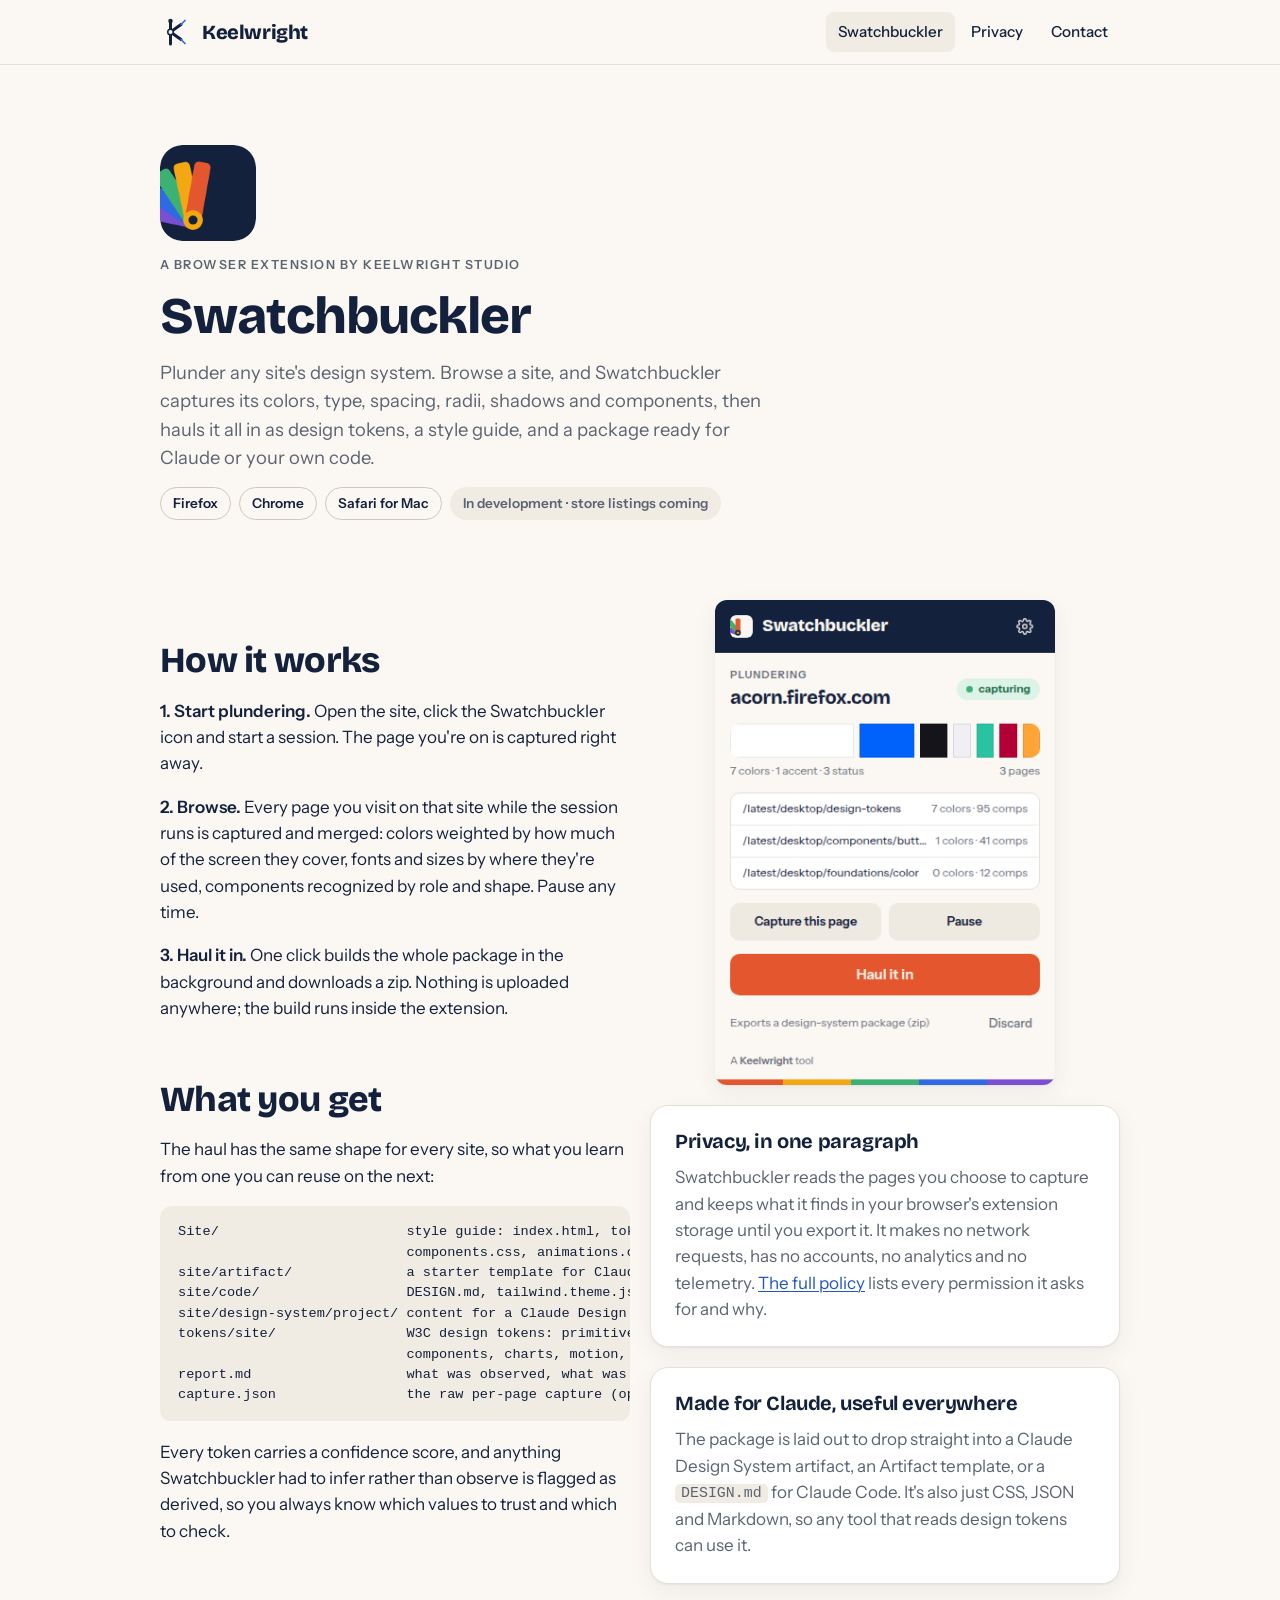
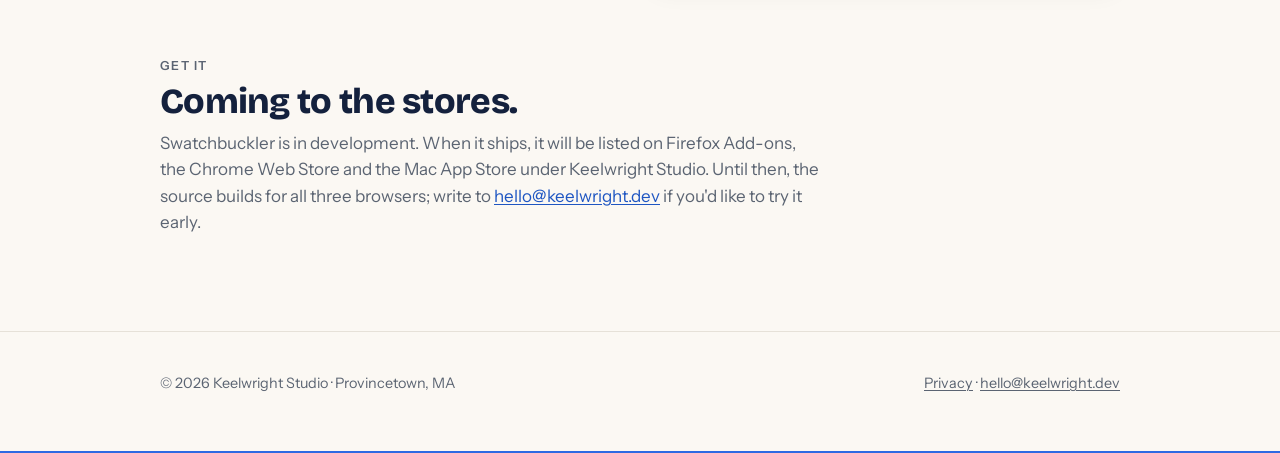
==== site/swatchbuckler/index.html @ 6d89a663 "Initial commit: Keelwright brand assets and static site Adds brand/ (mark, concepts, generator), sit" ====
<!doctype html>
<html lang="en">
<head>
<meta charset="utf-8">
<meta name="viewport" content="width=device-width, initial-scale=1">
<title>Swatchbuckler — Keelwright Studio</title>
<meta name="description" content="Swatchbuckler is a Firefox, Chrome and Safari extension that captures any site's design system — colors, type, spacing, components — and exports it as tokens, a style guide and a ready-to-use package. Runs entirely on your machine.">
<link rel="icon" href="../favicon.svg" type="image/svg+xml">
<link rel="apple-touch-icon" href="../apple-touch-icon.png">
<link rel="stylesheet" href="../assets/site.css">
<meta property="og:title" content="Swatchbuckler">
<meta property="og:description" content="Plunder any site's design system. A browser extension by Keelwright Studio.">
<meta property="og:type" content="website">
<meta property="og:url" content="https://keelwright.dev/swatchbuckler/">
</head>
<body>
<header class="site-header">
  <div class="container">
    <a class="brand" href="/" aria-label="Keelwright Studio home">
      <img class="mark mark-light" src="../assets/mark.svg" alt="" width="32" height="32">
      <img class="mark mark-dark" src="../assets/mark-dark.svg" alt="" width="32" height="32">
      Keelwright
    </a>
    <nav class="nav" aria-label="Site">
      <a href="/swatchbuckler/" aria-current="page">Swatchbuckler</a>
      <a href="/privacy.html">Privacy</a>
      <a href="mailto:hello@keelwright.dev">Contact</a>
    </nav>
  </div>
</header>

<main>
  <section class="page-head">
    <div class="container">
      <img src="icon-128.png" alt="" width="96" height="96" style="border-radius: 22px;">
      <span class="eyebrow">A browser extension by Keelwright Studio</span>
      <h1>Swatchbuckler</h1>
      <p class="lede">Plunder any site's design system. Browse a site, and Swatchbuckler captures its colors, type, spacing, radii, shadows and components, then hauls it all in as design tokens, a style guide, and a package ready for Claude or your own code.</p>
      <div class="chips"><span class="chip">Firefox</span><span class="chip">Chrome</span><span class="chip">Safari for Mac</span><span class="chip soft">In development · store listings coming</span></div>
    </div>
  </section>

  <section class="section">
    <div class="container">
      <div class="grid-2">
        <div class="prose">
          <h2>How it works</h2>
          <p><strong>1. Start plundering.</strong> Open the site, click the Swatchbuckler icon and start a session. The page you're on is captured right away.</p>
          <p><strong>2. Browse.</strong> Every page you visit on that site while the session runs is captured and merged: colors weighted by how much of the screen they cover, fonts and sizes by where they're used, components recognized by role and shape. Pause any time.</p>
          <p><strong>3. Haul it in.</strong> One click builds the whole package in the background and downloads a zip. Nothing is uploaded anywhere; the build runs inside the extension.</p>
          <h2>What you get</h2>
          <p>The haul has the same shape for every site, so what you learn from one you can reuse on the next:</p>
<pre><code>Site/                       style guide: index.html, tokens.css, typography.css,
                            components.css, animations.css, prompt.md, components/
site/artifact/              a starter template for Claude Artifacts
site/code/                  DESIGN.md, tailwind.theme.js, tokens.css, palette.md
site/design-system/project/ content for a Claude Design System artifact
tokens/site/                W3C design tokens: primitives, semantic light/dark,
                            components, charts, motion, brand
report.md                   what was observed, what was derived, and how confident
capture.json                the raw per-page capture (optional)</code></pre>
          <p>Every token carries a confidence score, and anything Swatchbuckler had to infer rather than observe is flagged as derived, so you always know which values to trust and which to check.</p>
        </div>
        <div style="display: flex; flex-direction: column; gap: 20px;">
          <img src="popup-light.png" alt="Swatchbuckler popup in light mode, capturing acorn.firefox.com: a swatch strip, a page list and the Haul it in button" width="360" height="487" style="border-radius: 12px; box-shadow: var(--shadow); align-self: center; width: min(100%, 340px);">
          <div class="card">
            <h3>Privacy, in one paragraph</h3>
            <p class="muted">Swatchbuckler reads the pages you choose to capture and keeps what it finds in your browser's extension storage until you export it. It makes no network requests, has no accounts, no analytics and no telemetry. <a href="/privacy.html#swatchbuckler">The full policy</a> lists every permission it asks for and why.</p>
          </div>
          <div class="card">
            <h3>Made for Claude, useful everywhere</h3>
            <p class="muted">The package is laid out to drop straight into a Claude Design System artifact, an Artifact template, or a <code>DESIGN.md</code> for Claude Code. It's also just CSS, JSON and Markdown, so any tool that reads design tokens can use it.</p>
          </div>
        </div>
      </div>
    </div>
  </section>

  <section class="section" id="get">
    <div class="container">
      <div class="section-head">
        <span class="eyebrow">Get it</span>
        <h2>Coming to the stores.</h2>
        <p class="muted" style="max-width: 60ch;">Swatchbuckler is in development. When it ships, it will be listed on Firefox Add-ons, the Chrome Web Store and the Mac App Store under Keelwright Studio. Until then, the source builds for all three browsers; write to <a href="mailto:hello@keelwright.dev">hello@keelwright.dev</a> if you'd like to try it early.</p>
      </div>
    </div>
  </section>
</main>

<footer class="site-footer">
  <div class="container">
    <span>© 2026 Keelwright Studio · Provincetown, MA</span>
    <span><a href="/privacy.html">Privacy</a> · <a href="mailto:hello@keelwright.dev">hello@keelwright.dev</a></span>
  </div>
</footer>
<div class="waterline" aria-hidden="true"></div>
</body>
</html>
---- site/assets/site.css ----
/* keelwright.dev — one stylesheet, no build step.
   Identity: ink on warm paper, one accent (the cobalt waterline), Bricolage Grotesque + Instrument Sans. */

@font-face { font-family: "Bricolage Grotesque"; font-style: normal; font-weight: 200 800; font-display: swap; src: url(fonts/bricolage-grotesque-latin-wght-normal.woff2) format("woff2-variations"); }
@font-face { font-family: "Instrument Sans"; font-style: normal; font-weight: 400; font-display: swap; src: url(fonts/instrument-sans-latin-400-normal.woff2) format("woff2"); }
@font-face { font-family: "Instrument Sans"; font-style: normal; font-weight: 500; font-display: swap; src: url(fonts/instrument-sans-latin-500-normal.woff2) format("woff2"); }
@font-face { font-family: "Instrument Sans"; font-style: normal; font-weight: 600; font-display: swap; src: url(fonts/instrument-sans-latin-600-normal.woff2) format("woff2"); }

:root {
  color-scheme: light dark;
  --ink: #14213D;
  --paper: #FBF8F3;
  --waterline: #2D6AE3;

  --bg: var(--paper);
  --bg-surface: #FFFFFF;
  --bg-sunken: #F1ECE3;
  --bg-inverse: var(--ink);
  --fg: var(--ink);
  --fg-muted: #5B6472;
  --fg-inverse: var(--paper);
  --fg-inverse-muted: #C9C4BA;
  --link: #1F56C2;
  --link-hover: #16428F;
  --accent: var(--waterline);
  --accent-fg: #FFFFFF;
  --border: #E6E1D8;
  --border-strong: #CFC8BB;
  --shadow: 0 1px 2px rgba(20, 33, 61, .06), 0 8px 24px rgba(20, 33, 61, .06);

  --font-display: "Bricolage Grotesque", system-ui, sans-serif;
  --font-ui: "Instrument Sans", system-ui, -apple-system, "Segoe UI", sans-serif;
  --font-mono: ui-monospace, "SF Mono", Menlo, Consolas, monospace;
  --measure: 62ch;
  --container: 1040px;
  --gutter: clamp(16px, 4vw, 40px);
  --radius: 12px;
  --radius-lg: 18px;
}
@media (prefers-color-scheme: dark) {
  :root {
    --bg: #121A2E;
    --bg-surface: #1A2340;
    --bg-sunken: #232E4F;
    --bg-inverse: #0C1328;
    --fg: var(--paper);
    --fg-muted: #A9B0C0;
    --link: #8FB1F5;
    --link-hover: #B3CBF8;
    --accent: #4A80EA;
    --border: #2B3655;
    --border-strong: #425078;
    --shadow: 0 1px 2px rgba(0, 0, 0, .3), 0 8px 24px rgba(0, 0, 0, .25);
  }
}

* { box-sizing: border-box; }
html { -webkit-text-size-adjust: 100%; }
body { margin: 0; background: var(--bg); color: var(--fg); font-family: var(--font-ui); font-size: 17px; line-height: 1.55; }
a { color: var(--link); text-decoration-thickness: 1px; text-underline-offset: 2px; }
a:hover { color: var(--link-hover); }
:focus-visible { outline: 2px solid var(--accent); outline-offset: 3px; border-radius: 4px; }
img, svg { max-width: 100%; height: auto; }
h1, h2, h3 { font-family: var(--font-display); letter-spacing: -0.02em; line-height: 1.1; margin: 0; font-weight: 800; }
h1 { font-size: clamp(2.4rem, 6vw, 4.2rem); }
h2 { font-size: clamp(1.6rem, 3.2vw, 2.2rem); }
h3 { font-size: 1.25rem; font-weight: 700; }
p { margin: 0; }
.muted { color: var(--fg-muted); }
.eyebrow { font-size: .78rem; font-weight: 600; letter-spacing: .12em; text-transform: uppercase; color: var(--fg-muted); }
.container { width: 100%; max-width: var(--container); margin: 0 auto; padding-left: var(--gutter); padding-right: var(--gutter); }
.prose { max-width: var(--measure); min-width: 0; display: flex; flex-direction: column; gap: 1em; }
.prose h2 { margin-top: 1.2em; }
.prose h3 { margin-top: .6em; }
.prose ul { margin: 0; padding-left: 1.2em; display: flex; flex-direction: column; gap: .4em; }
code { font-family: var(--font-mono); font-size: .88em; background: var(--bg-sunken); padding: .1em .4em; border-radius: 5px; }
pre { margin: 0; padding: 16px 18px; background: var(--bg-sunken); border-radius: var(--radius); overflow-x: auto; font-family: var(--font-mono); font-size: .85rem; line-height: 1.5; }
pre code { background: none; padding: 0; font-size: inherit; }

/* header / footer */
.site-header { position: sticky; top: 0; z-index: 10; background: color-mix(in srgb, var(--bg) 88%, transparent); backdrop-filter: blur(10px); border-bottom: 1px solid var(--border); }
.site-header .container { display: flex; align-items: center; justify-content: space-between; gap: 16px; min-height: 64px; flex-wrap: wrap; }
@media (max-width: 520px) { .site-header .container { padding-top: 8px; padding-bottom: 8px; min-height: 0; } .nav { width: 100%; justify-content: flex-start; margin-left: -12px; } .nav a { padding: 6px 12px; font-size: .9rem; } }
.brand { display: inline-flex; align-items: center; gap: 10px; color: inherit; text-decoration: none; font-family: var(--font-display); font-weight: 800; font-size: 1.25rem; letter-spacing: -0.02em; }
.brand .mark { width: 32px; height: 32px; border-radius: 8px; flex: none; }
.brand .mark-dark { display: none; }
@media (prefers-color-scheme: dark) { .brand .mark-light { display: none; } .brand .mark-dark { display: block; } }
.nav { display: flex; gap: 4px; }
.nav a { color: var(--fg); text-decoration: none; font-weight: 500; font-size: .95rem; padding: 8px 12px; border-radius: 8px; }
.nav a:hover, .nav a[aria-current="page"] { background: var(--bg-sunken); }
.site-footer { border-top: 1px solid var(--border); margin-top: 96px; padding: 40px 0 56px; font-size: .9rem; color: var(--fg-muted); }
.site-footer .container { display: flex; flex-wrap: wrap; justify-content: space-between; gap: 16px 32px; }
.site-footer a { color: inherit; }
.waterline { height: 3px; background: var(--accent); }

/* sections */
.hero { padding: clamp(56px, 10vw, 128px) 0 clamp(40px, 6vw, 72px); }
.hero .container { display: flex; flex-direction: column; gap: 28px; }
.hero h1 { max-width: 16ch; }
.hero .lede { font-size: clamp(1.1rem, 2vw, 1.35rem); max-width: 44ch; color: var(--fg-muted); line-height: 1.45; }
.hero-mark { width: clamp(72px, 10vw, 112px); height: auto; border-radius: 22px; }
.section { padding: clamp(40px, 6vw, 72px) 0 0; }
.section .container { display: flex; flex-direction: column; gap: 24px; }
.section-head { display: flex; flex-direction: column; gap: 8px; }
.grid-2 > *, .grid-3 > * { min-width: 0; }
.grid-2 { display: grid; grid-template-columns: repeat(2, minmax(0, 1fr)); gap: 20px; }
.grid-3 { display: grid; grid-template-columns: repeat(3, minmax(0, 1fr)); gap: 20px; }
@media (max-width: 760px) { .grid-2, .grid-3 { grid-template-columns: 1fr; } }
.card { display: flex; flex-direction: column; gap: 12px; padding: 24px; background: var(--bg-surface); border: 1px solid var(--border); border-radius: var(--radius-lg); box-shadow: var(--shadow); min-width: 0; }
.card.inverse { background: var(--bg-inverse); color: var(--fg-inverse); border-color: var(--bg-inverse); }
.card.inverse .muted { color: var(--fg-inverse-muted); }
.card .num { font-family: var(--font-display); font-weight: 800; font-size: 1.6rem; color: var(--accent); line-height: 1; }

/* product card on the home page */
.product { display: grid; grid-template-columns: minmax(0, 1.1fr) minmax(0, .9fr); gap: 32px; align-items: center; padding: clamp(24px, 4vw, 40px); background: var(--bg-inverse); color: var(--fg-inverse); border-radius: var(--radius-lg); overflow: hidden; position: relative; }
@media (max-width: 760px) { .product { grid-template-columns: 1fr; } }
.product .text { display: flex; flex-direction: column; gap: 16px; min-width: 0; position: relative; z-index: 1; }
.product h2 { font-size: clamp(1.9rem, 4vw, 2.8rem); display: flex; align-items: center; gap: 14px; }
.product h2 img { width: 48px; height: 48px; border-radius: 12px; }
.product .muted { color: var(--fg-inverse-muted); }
.product .shot { justify-self: center; width: min(100%, 320px); border-radius: 12px; box-shadow: 0 12px 40px rgba(0,0,0,.35); position: relative; z-index: 1; }
.product .fan { position: absolute; right: -150px; top: -60px; display: flex; gap: 10px; transform: rotate(14deg); opacity: .55; pointer-events: none; z-index: 0; }
.product .fan span { display: block; width: 26px; height: 420px; border-radius: 10px; }
@media (max-width: 760px) { .product .fan { display: none; } }
.chips { display: flex; flex-wrap: wrap; gap: 8px; }
.chip { white-space: nowrap; }
.chip { font-size: .85rem; font-weight: 600; padding: 5px 12px; border-radius: 999px; border: 1px solid var(--border-strong); color: inherit; }
.product .chip { border-color: rgba(251, 248, 243, .3); }
.chip.soft { border-color: transparent; background: var(--bg-sunken); color: var(--fg-muted); }

/* buttons */
.btn { display: inline-flex; align-items: center; justify-content: center; gap: 8px; min-height: 44px; padding: 0 18px; border-radius: 10px; font-weight: 600; text-decoration: none; border: 1px solid var(--border-strong); color: var(--fg); background: var(--bg-surface); }
.btn:hover { background: var(--bg-sunken); color: var(--fg); }
.btn.primary { background: var(--accent); border-color: var(--accent); color: var(--accent-fg); }
.btn.primary:hover { filter: brightness(1.08); color: var(--accent-fg); }
.btn.on-dark { background: transparent; color: var(--fg-inverse); border-color: rgba(251, 248, 243, .35); }
.btn.on-dark:hover { background: rgba(251, 248, 243, .1); color: var(--fg-inverse); }
.actions { display: flex; flex-wrap: wrap; gap: 10px; }

/* tables for the privacy page */
table { border-collapse: collapse; width: 100%; font-size: .95rem; }
th, td { text-align: left; vertical-align: top; padding: 10px 12px; border-bottom: 1px solid var(--border); }
th { font-weight: 600; font-size: .85rem; letter-spacing: .04em; text-transform: uppercase; color: var(--fg-muted); }
td code { white-space: nowrap; }
@media (max-width: 600px) { table, thead, tbody, tr, th, td { display: block; } thead { display: none; } tr { padding: 10px 0; border-bottom: 1px solid var(--border); } td { border: 0; padding: 2px 0; } td::before { content: attr(data-label); display: block; font-size: .78rem; letter-spacing: .06em; text-transform: uppercase; color: var(--fg-muted); } }

/* page headers */
.page-head { padding: clamp(40px, 7vw, 80px) 0 8px; }
.page-head .container { display: flex; flex-direction: column; gap: 14px; }
.page-head h1 { font-size: clamp(2rem, 5vw, 3.2rem); max-width: 18ch; }
.page-head .lede { font-size: 1.15rem; color: var(--fg-muted); max-width: 52ch; }
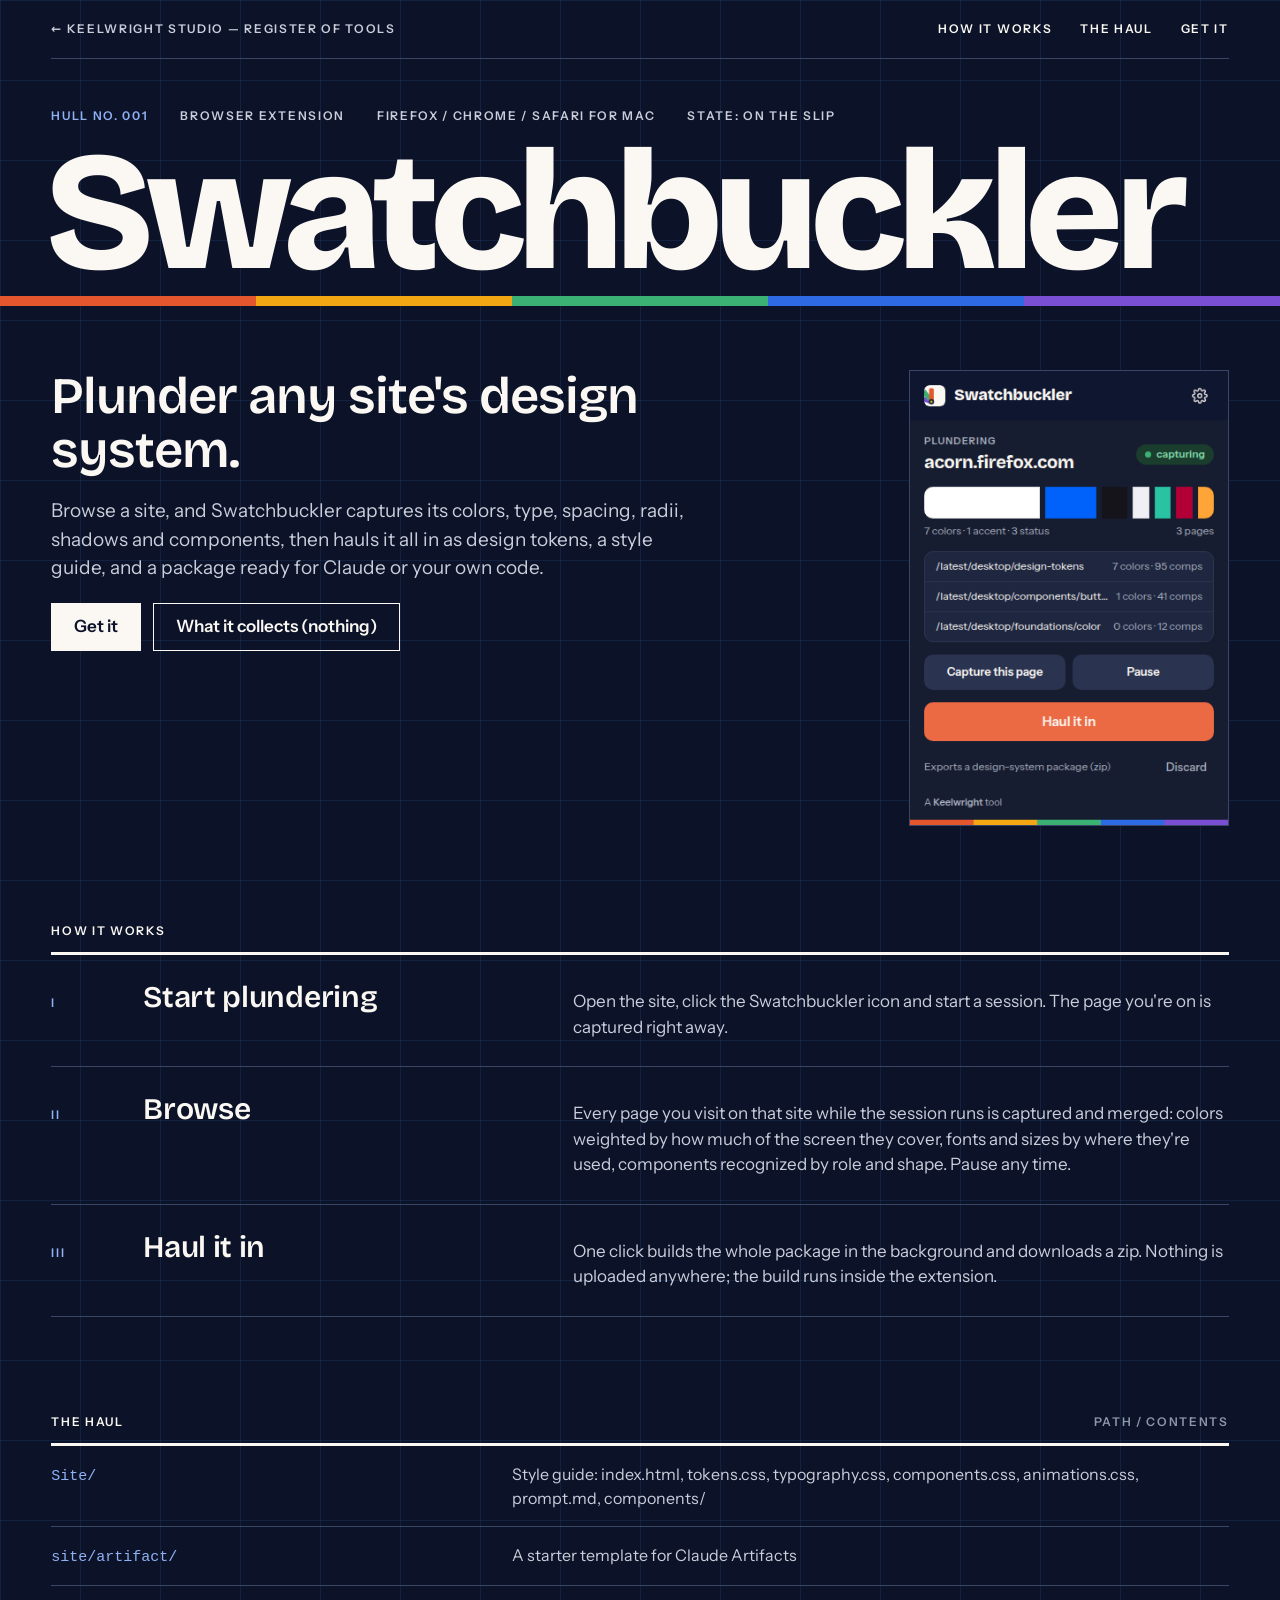
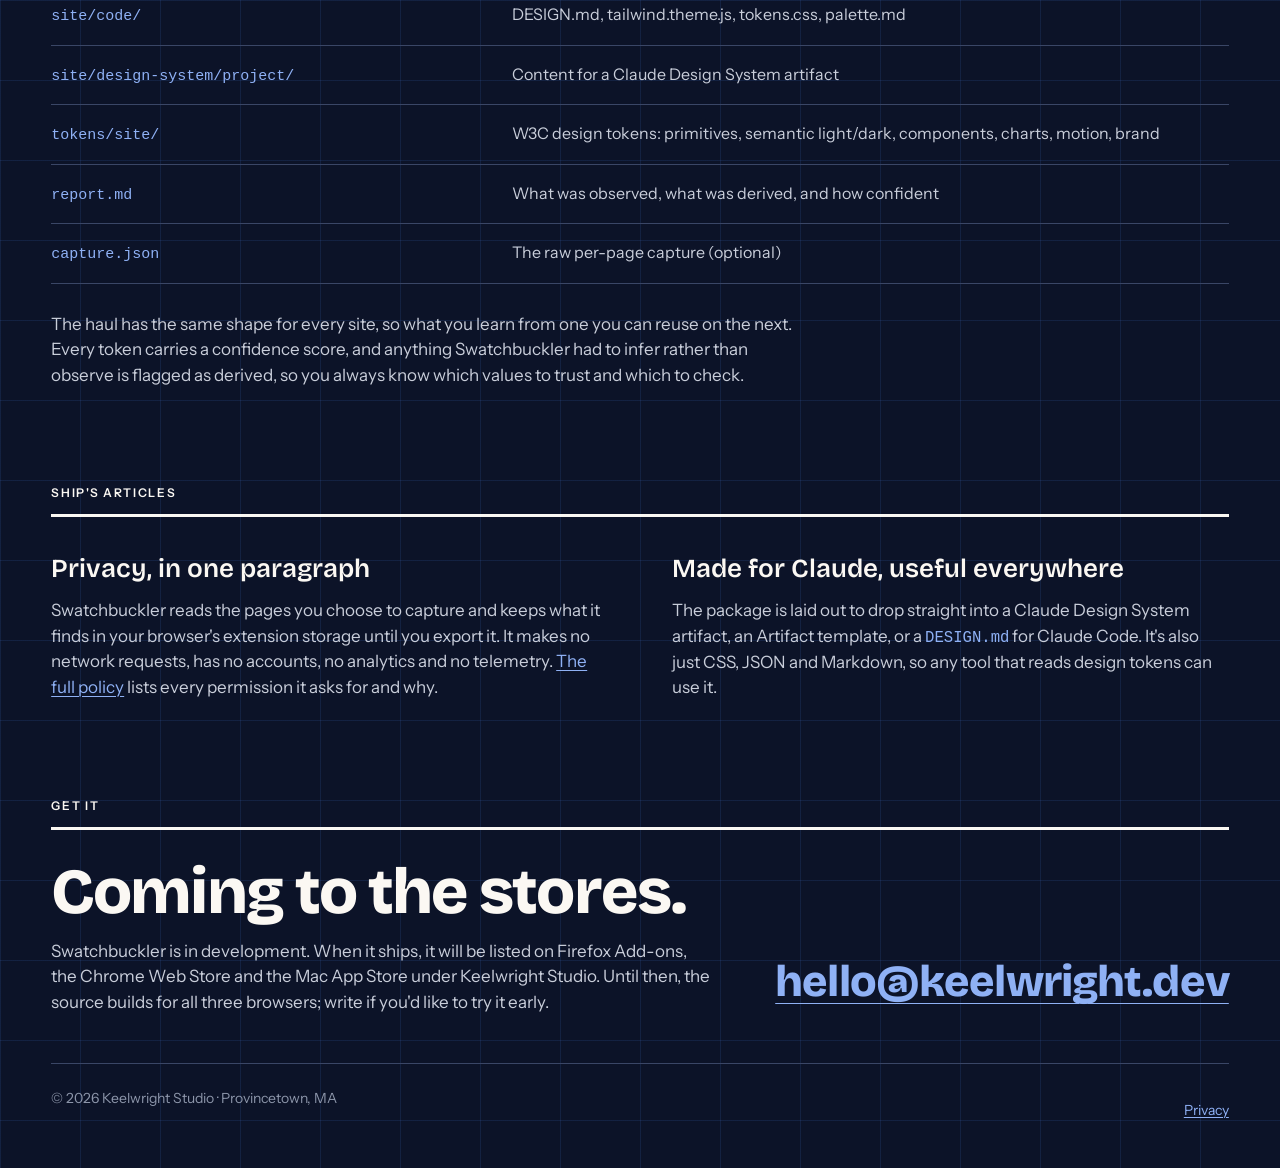
==== commit ff916394: "update site theme" ====
--- a/site/swatchbuckler/index.html
+++ b/site/swatchbuckler/index.html
@@ -5,6 +5,7 @@
 <meta name="viewport" content="width=device-width, initial-scale=1">
 <title>Swatchbuckler — Keelwright Studio</title>
 <meta name="description" content="Swatchbuckler is a Firefox, Chrome and Safari extension that captures any site's design system — colors, type, spacing, components — and exports it as tokens, a style guide and a ready-to-use package. Runs entirely on your machine.">
+<meta name="theme-color" content="#0C1328">
 <link rel="icon" href="../favicon.svg" type="image/svg+xml">
 <link rel="apple-touch-icon" href="../apple-touch-icon.png">
 <link rel="stylesheet" href="../assets/site.css">
@@ -14,85 +15,81 @@
 <meta property="og:url" content="https://keelwright.dev/swatchbuckler/">
 </head>
 <body>
+<div class="page">
+
 <header class="site-header">
-  <div class="container">
-    <a class="brand" href="/" aria-label="Keelwright Studio home">
-      <img class="mark mark-light" src="../assets/mark.svg" alt="" width="32" height="32">
-      <img class="mark mark-dark" src="../assets/mark-dark.svg" alt="" width="32" height="32">
-      Keelwright
-    </a>
-    <nav class="nav" aria-label="Site">
-      <a href="/swatchbuckler/" aria-current="page">Swatchbuckler</a>
-      <a href="/privacy.html">Privacy</a>
-      <a href="mailto:hello@keelwright.dev">Contact</a>
-    </nav>
-  </div>
+  <a class="brand label" href="/">← Keelwright Studio — register of tools</a>
+  <nav class="label" aria-label="Page">
+    <a href="#how">How it works</a>
+    <a href="#haul">The haul</a>
+    <a href="#get">Get it</a>
+  </nav>
 </header>
 
 <main>
-  <section class="page-head">
-    <div class="container">
-      <img src="icon-128.png" alt="" width="96" height="96" style="border-radius: 22px;">
-      <span class="eyebrow">A browser extension by Keelwright Studio</span>
-      <h1>Swatchbuckler</h1>
-      <p class="lede">Plunder any site's design system. Browse a site, and Swatchbuckler captures its colors, type, spacing, radii, shadows and components, then hauls it all in as design tokens, a style guide, and a package ready for Claude or your own code.</p>
-      <div class="chips"><span class="chip">Firefox</span><span class="chip">Chrome</span><span class="chip">Safari for Mac</span><span class="chip soft">In development · store listings coming</span></div>
+  <div class="product-meta label">
+    <span style="color: var(--link)">Hull no. 001</span>
+    <span class="muted">Browser extension</span>
+    <span class="muted">Firefox / Chrome / Safari for Mac</span>
+    <span class="muted">State: on the slip</span>
+  </div>
+  <div class="product-title">
+    <h1>Swatchbuckler</h1>
+    <div class="swatches" aria-hidden="true"><span style="background:#E4572E"></span><span style="background:#F3A712"></span><span style="background:#3BB273"></span><span style="background:#2D6AE3"></span><span style="background:#7B4FD4"></span></div>
+  </div>
+
+  <div class="product-intro">
+    <div class="text">
+      <p class="standfirst">Plunder any site's design system.</p>
+      <p class="lede">Browse a site, and Swatchbuckler captures its colors, type, spacing, radii, shadows and components, then hauls it all in as design tokens, a style guide, and a package ready for Claude or your own code.</p>
+      <div class="actions"><a class="btn primary" href="#get">Get it</a><a class="btn" href="/privacy.html#swatchbuckler">What it collects (nothing)</a></div>
+    </div>
+    <img class="shot" src="popup-dark.png" alt="The Swatchbuckler popup mid-capture: a swatch strip of the site's colors, three captured pages, and a Haul it in button" width="360" height="487">
+  </div>
+
+  <section id="how" aria-labelledby="how-title">
+    <div class="register-head"><span class="label" id="how-title">How it works</span></div>
+    <div class="row"><span class="label no">i</span><span class="title">Start plundering</span><p class="body">Open the site, click the Swatchbuckler icon and start a session. The page you're on is captured right away.</p></div>
+    <div class="row"><span class="label no">ii</span><span class="title">Browse</span><p class="body">Every page you visit on that site while the session runs is captured and merged: colors weighted by how much of the screen they cover, fonts and sizes by where they're used, components recognized by role and shape. Pause any time.</p></div>
+    <div class="row"><span class="label no">iii</span><span class="title">Haul it in</span><p class="body">One click builds the whole package in the background and downloads a zip. Nothing is uploaded anywhere; the build runs inside the extension.</p></div>
+  </section>
+
+  <section id="haul" aria-labelledby="haul-title">
+    <div class="register-head"><span class="label" id="haul-title">The haul</span><span class="label faint">Path / Contents</span></div>
+    <div class="row compact"><span class="path">Site/</span><span class="what">Style guide: index.html, tokens.css, typography.css, components.css, animations.css, prompt.md, components/</span></div>
+    <div class="row compact"><span class="path">site/artifact/</span><span class="what">A starter template for Claude Artifacts</span></div>
+    <div class="row compact"><span class="path">site/code/</span><span class="what">DESIGN.md, tailwind.theme.js, tokens.css, palette.md</span></div>
+    <div class="row compact"><span class="path">site/design-system/project/</span><span class="what">Content for a Claude Design System artifact</span></div>
+    <div class="row compact"><span class="path">tokens/site/</span><span class="what">W3C design tokens: primitives, semantic light/dark, components, charts, motion, brand</span></div>
+    <div class="row compact"><span class="path">report.md</span><span class="what">What was observed, what was derived, and how confident</span></div>
+    <div class="row compact"><span class="path">capture.json</span><span class="what">The raw per-page capture (optional)</span></div>
+    <p class="muted" style="margin-top: 28px; max-width: 44em">The haul has the same shape for every site, so what you learn from one you can reuse on the next. Every token carries a confidence score, and anything Swatchbuckler had to infer rather than observe is flagged as derived, so you always know which values to trust and which to check.</p>
+  </section>
+
+  <section id="articles" aria-labelledby="articles-title">
+    <div class="register-head"><span class="label" id="articles-title">Ship's articles</span></div>
+    <div class="two-up">
+      <div><h3>Privacy, in one paragraph</h3><p>Swatchbuckler reads the pages you choose to capture and keeps what it finds in your browser's extension storage until you export it. It makes no network requests, has no accounts, no analytics and no telemetry. <a href="/privacy.html#swatchbuckler">The full policy</a> lists every permission it asks for and why.</p></div>
+      <div><h3>Made for Claude, useful everywhere</h3><p>The package is laid out to drop straight into a Claude Design System artifact, an Artifact template, or a <code>DESIGN.md</code> for Claude Code. It's also just CSS, JSON and Markdown, so any tool that reads design tokens can use it.</p></div>
     </div>
   </section>
 
-  <section class="section">
-    <div class="container">
-      <div class="grid-2">
-        <div class="prose">
-          <h2>How it works</h2>
-          <p><strong>1. Start plundering.</strong> Open the site, click the Swatchbuckler icon and start a session. The page you're on is captured right away.</p>
-          <p><strong>2. Browse.</strong> Every page you visit on that site while the session runs is captured and merged: colors weighted by how much of the screen they cover, fonts and sizes by where they're used, components recognized by role and shape. Pause any time.</p>
-          <p><strong>3. Haul it in.</strong> One click builds the whole package in the background and downloads a zip. Nothing is uploaded anywhere; the build runs inside the extension.</p>
-          <h2>What you get</h2>
-          <p>The haul has the same shape for every site, so what you learn from one you can reuse on the next:</p>
-<pre><code>Site/                       style guide: index.html, tokens.css, typography.css,
-                            components.css, animations.css, prompt.md, components/
-site/artifact/              a starter template for Claude Artifacts
-site/code/                  DESIGN.md, tailwind.theme.js, tokens.css, palette.md
-site/design-system/project/ content for a Claude Design System artifact
-tokens/site/                W3C design tokens: primitives, semantic light/dark,
-                            components, charts, motion, brand
-report.md                   what was observed, what was derived, and how confident
-capture.json                the raw per-page capture (optional)</code></pre>
-          <p>Every token carries a confidence score, and anything Swatchbuckler had to infer rather than observe is flagged as derived, so you always know which values to trust and which to check.</p>
-        </div>
-        <div style="display: flex; flex-direction: column; gap: 20px;">
-          <img src="popup-light.png" alt="Swatchbuckler popup in light mode, capturing acorn.firefox.com: a swatch strip, a page list and the Haul it in button" width="360" height="487" style="border-radius: 12px; box-shadow: var(--shadow); align-self: center; width: min(100%, 340px);">
-          <div class="card">
-            <h3>Privacy, in one paragraph</h3>
-            <p class="muted">Swatchbuckler reads the pages you choose to capture and keeps what it finds in your browser's extension storage until you export it. It makes no network requests, has no accounts, no analytics and no telemetry. <a href="/privacy.html#swatchbuckler">The full policy</a> lists every permission it asks for and why.</p>
-          </div>
-          <div class="card">
-            <h3>Made for Claude, useful everywhere</h3>
-            <p class="muted">The package is laid out to drop straight into a Claude Design System artifact, an Artifact template, or a <code>DESIGN.md</code> for Claude Code. It's also just CSS, JSON and Markdown, so any tool that reads design tokens can use it.</p>
-          </div>
-        </div>
+  <section id="get" aria-labelledby="get-title">
+    <div class="register-head"><span class="label" id="get-title">Get it</span></div>
+    <div class="get">
+      <div>
+        <h2>Coming to the stores.</h2>
+        <p>Swatchbuckler is in development. When it ships, it will be listed on Firefox Add-ons, the Chrome Web Store and the Mac App Store under Keelwright Studio. Until then, the source builds for all three browsers; write if you'd like to try it early.</p>
       </div>
-    </div>
-  </section>
-
-  <section class="section" id="get">
-    <div class="container">
-      <div class="section-head">
-        <span class="eyebrow">Get it</span>
-        <h2>Coming to the stores.</h2>
-        <p class="muted" style="max-width: 60ch;">Swatchbuckler is in development. When it ships, it will be listed on Firefox Add-ons, the Chrome Web Store and the Mac App Store under Keelwright Studio. Until then, the source builds for all three browsers; write to <a href="mailto:hello@keelwright.dev">hello@keelwright.dev</a> if you'd like to try it early.</p>
-      </div>
+      <a class="big-link" href="mailto:hello@keelwright.dev">hello@keelwright.dev</a>
     </div>
   </section>
 </main>
 
 <footer class="site-footer">
-  <div class="container">
-    <span>© 2026 Keelwright Studio · Provincetown, MA</span>
-    <span><a href="/privacy.html">Privacy</a> · <a href="mailto:hello@keelwright.dev">hello@keelwright.dev</a></span>
-  </div>
+  <span>© 2026 Keelwright Studio · Provincetown, MA</span>
+  <span><a href="/privacy.html">Privacy</a></span>
 </footer>
-<div class="waterline" aria-hidden="true"></div>
+</div>
 </body>
 </html>
--- a/site/assets/site.css
+++ b/site/assets/site.css
@@ -1,5 +1,4 @@
-/* keelwright.dev — one stylesheet, no build step.
-   Identity: ink on warm paper, one accent (the cobalt waterline), Bricolage Grotesque + Instrument Sans. */
+/* Keelwright Studio — "the register" */
 
 @font-face { font-family: "Bricolage Grotesque"; font-style: normal; font-weight: 200 800; font-display: swap; src: url(fonts/bricolage-grotesque-latin-wght-normal.woff2) format("woff2-variations"); }
 @font-face { font-family: "Instrument Sans"; font-style: normal; font-weight: 400; font-display: swap; src: url(fonts/instrument-sans-latin-400-normal.woff2) format("woff2"); }
@@ -7,145 +6,164 @@
 @font-face { font-family: "Instrument Sans"; font-style: normal; font-weight: 600; font-display: swap; src: url(fonts/instrument-sans-latin-600-normal.woff2) format("woff2"); }
 
 :root {
-  color-scheme: light dark;
-  --ink: #14213D;
+  color-scheme: dark;
+  --ink: #0C1328;
   --paper: #FBF8F3;
-  --waterline: #2D6AE3;
-
-  --bg: var(--paper);
-  --bg-surface: #FFFFFF;
-  --bg-sunken: #F1ECE3;
-  --bg-inverse: var(--ink);
-  --fg: var(--ink);
-  --fg-muted: #5B6472;
-  --fg-inverse: var(--paper);
-  --fg-inverse-muted: #C9C4BA;
-  --link: #1F56C2;
-  --link-hover: #16428F;
-  --accent: var(--waterline);
-  --accent-fg: #FFFFFF;
-  --border: #E6E1D8;
-  --border-strong: #CFC8BB;
-  --shadow: 0 1px 2px rgba(20, 33, 61, .06), 0 8px 24px rgba(20, 33, 61, .06);
-
+  --cobalt: #4A80EA;
+  --cobalt-deep: #2D6AE3;
+  --fg: var(--paper);
+  --fg-muted: #C9CEDA;
+  --fg-faint: #8D96AA;
+  --link: #8FB1F5;
+  --link-hover: #B3CBF8;
+  --rule: #3A4666;
+  --grid: rgba(74, 128, 234, 0.13);
   --font-display: "Bricolage Grotesque", system-ui, sans-serif;
   --font-ui: "Instrument Sans", system-ui, -apple-system, "Segoe UI", sans-serif;
   --font-mono: ui-monospace, "SF Mono", Menlo, Consolas, monospace;
-  --measure: 62ch;
-  --container: 1040px;
-  --gutter: clamp(16px, 4vw, 40px);
-  --radius: 12px;
-  --radius-lg: 18px;
-}
-@media (prefers-color-scheme: dark) {
-  :root {
-    --bg: #121A2E;
-    --bg-surface: #1A2340;
-    --bg-sunken: #232E4F;
-    --bg-inverse: #0C1328;
-    --fg: var(--paper);
-    --fg-muted: #A9B0C0;
-    --link: #8FB1F5;
-    --link-hover: #B3CBF8;
-    --accent: #4A80EA;
-    --border: #2B3655;
-    --border-strong: #425078;
-    --shadow: 0 1px 2px rgba(0, 0, 0, .3), 0 8px 24px rgba(0, 0, 0, .25);
-  }
+  --gutter: clamp(16px, 4vw, 56px);
+  --chart-opacity: 0.45;
 }
 
 * { box-sizing: border-box; }
-html { -webkit-text-size-adjust: 100%; }
-body { margin: 0; background: var(--bg); color: var(--fg); font-family: var(--font-ui); font-size: 17px; line-height: 1.55; }
-a { color: var(--link); text-decoration-thickness: 1px; text-underline-offset: 2px; }
+html { -webkit-text-size-adjust: 100%; scroll-behavior: smooth; }
+body {
+  margin: 0;
+  background-color: var(--ink);
+  background-image: linear-gradient(var(--grid) 1px, transparent 1px), linear-gradient(90deg, var(--grid) 1px, transparent 1px);
+  background-size: 80px 80px;
+  color: var(--fg);
+  font-family: var(--font-ui);
+  font-size: 17px;
+  line-height: 1.5;
+  overflow-x: hidden;
+}
+a { color: var(--link); text-decoration-thickness: 1px; text-underline-offset: 0.15em; }
 a:hover { color: var(--link-hover); }
-:focus-visible { outline: 2px solid var(--accent); outline-offset: 3px; border-radius: 4px; }
-img, svg { max-width: 100%; height: auto; }
-h1, h2, h3 { font-family: var(--font-display); letter-spacing: -0.02em; line-height: 1.1; margin: 0; font-weight: 800; }
-h1 { font-size: clamp(2.4rem, 6vw, 4.2rem); }
-h2 { font-size: clamp(1.6rem, 3.2vw, 2.2rem); }
-h3 { font-size: 1.25rem; font-weight: 700; }
+img, svg { display: block; max-width: 100%; }
+h1, h2, h3 { font-family: var(--font-display); margin: 0; }
 p { margin: 0; }
+code { font-family: var(--font-mono); font-size: 0.92em; color: var(--link); }
+:focus-visible { outline: 2px solid var(--cobalt); outline-offset: 3px; }
+
+.page { position: relative; isolation: isolate; min-height: 100vh; padding: 0 var(--gutter) 48px; }
+.page > .chart {
+  position: absolute; z-index: -1; inset: 0 0 auto 0; height: 1100px;
+  background-image: url(chart-1836.webp); background-size: cover; background-position: 30% top;
+  opacity: var(--chart-opacity);
+  -webkit-mask-image: linear-gradient(#000 0, #000 55%, transparent 100%);
+  mask-image: linear-gradient(#000 0, #000 55%, transparent 100%);
+  pointer-events: none;
+}
+
+/* Type styles */
+.label { font-family: var(--font-ui); font-size: 12px; font-weight: 600; letter-spacing: 0.14em; text-transform: uppercase; }
 .muted { color: var(--fg-muted); }
-.eyebrow { font-size: .78rem; font-weight: 600; letter-spacing: .12em; text-transform: uppercase; color: var(--fg-muted); }
-.container { width: 100%; max-width: var(--container); margin: 0 auto; padding-left: var(--gutter); padding-right: var(--gutter); }
-.prose { max-width: var(--measure); min-width: 0; display: flex; flex-direction: column; gap: 1em; }
-.prose h2 { margin-top: 1.2em; }
-.prose h3 { margin-top: .6em; }
-.prose ul { margin: 0; padding-left: 1.2em; display: flex; flex-direction: column; gap: .4em; }
-code { font-family: var(--font-mono); font-size: .88em; background: var(--bg-sunken); padding: .1em .4em; border-radius: 5px; }
-pre { margin: 0; padding: 16px 18px; background: var(--bg-sunken); border-radius: var(--radius); overflow-x: auto; font-family: var(--font-mono); font-size: .85rem; line-height: 1.5; }
-pre code { background: none; padding: 0; font-size: inherit; }
+.faint { color: var(--fg-faint); }
+.lede { font-size: 19px; line-height: 1.5; color: var(--fg-muted); max-width: 34em; }
+.display { font-family: var(--font-display); font-weight: 800; letter-spacing: -0.03em; line-height: 0.95; }
+.standfirst { font-family: var(--font-display); font-weight: 600; font-size: clamp(30px, 4vw, 52px); line-height: 1.05; letter-spacing: -0.02em; }
+.big-link { font-family: var(--font-display); font-weight: 800; font-size: clamp(24px, 3.4vw, 44px); letter-spacing: -0.02em; line-height: 1.1; padding: 8px 0; overflow-wrap: anywhere; }
 
-/* header / footer */
-.site-header { position: sticky; top: 0; z-index: 10; background: color-mix(in srgb, var(--bg) 88%, transparent); backdrop-filter: blur(10px); border-bottom: 1px solid var(--border); }
-.site-header .container { display: flex; align-items: center; justify-content: space-between; gap: 16px; min-height: 64px; flex-wrap: wrap; }
-@media (max-width: 520px) { .site-header .container { padding-top: 8px; padding-bottom: 8px; min-height: 0; } .nav { width: 100%; justify-content: flex-start; margin-left: -12px; } .nav a { padding: 6px 12px; font-size: .9rem; } }
-.brand { display: inline-flex; align-items: center; gap: 10px; color: inherit; text-decoration: none; font-family: var(--font-display); font-weight: 800; font-size: 1.25rem; letter-spacing: -0.02em; }
-.brand .mark { width: 32px; height: 32px; border-radius: 8px; flex: none; }
-.brand .mark-dark { display: none; }
-@media (prefers-color-scheme: dark) { .brand .mark-light { display: none; } .brand .mark-dark { display: block; } }
-.nav { display: flex; gap: 4px; }
-.nav a { color: var(--fg); text-decoration: none; font-weight: 500; font-size: .95rem; padding: 8px 12px; border-radius: 8px; }
-.nav a:hover, .nav a[aria-current="page"] { background: var(--bg-sunken); }
-.site-footer { border-top: 1px solid var(--border); margin-top: 96px; padding: 40px 0 56px; font-size: .9rem; color: var(--fg-muted); }
-.site-footer .container { display: flex; flex-wrap: wrap; justify-content: space-between; gap: 16px 32px; }
-.site-footer a { color: inherit; }
-.waterline { height: 3px; background: var(--accent); }
+/* Header */
+.site-header { display: flex; flex-wrap: wrap; justify-content: space-between; align-items: center; gap: 0 32px; padding: 6px 0; border-bottom: 1px solid var(--rule); }
+.site-header .brand { color: var(--fg-muted); text-decoration: none; padding: 14px 0; display: inline-flex; align-items: center; gap: 10px; }
+.site-header .brand:hover { color: var(--fg); }
+.site-header .brand .mark { width: 20px; height: 20px; }
+.site-header nav { display: flex; flex-wrap: wrap; gap: 0 28px; }
+.site-header nav a { color: var(--fg); text-decoration: none; padding: 14px 0; }
+.site-header nav a:hover, .site-header nav a[aria-current="page"] { color: var(--link); }
 
-/* sections */
-.hero { padding: clamp(56px, 10vw, 128px) 0 clamp(40px, 6vw, 72px); }
-.hero .container { display: flex; flex-direction: column; gap: 28px; }
-.hero h1 { max-width: 16ch; }
-.hero .lede { font-size: clamp(1.1rem, 2vw, 1.35rem); max-width: 44ch; color: var(--fg-muted); line-height: 1.45; }
-.hero-mark { width: clamp(72px, 10vw, 112px); height: auto; border-radius: 22px; }
-.section { padding: clamp(40px, 6vw, 72px) 0 0; }
-.section .container { display: flex; flex-direction: column; gap: 24px; }
-.section-head { display: flex; flex-direction: column; gap: 8px; }
-.grid-2 > *, .grid-3 > * { min-width: 0; }
-.grid-2 { display: grid; grid-template-columns: repeat(2, minmax(0, 1fr)); gap: 20px; }
-.grid-3 { display: grid; grid-template-columns: repeat(3, minmax(0, 1fr)); gap: 20px; }
-@media (max-width: 760px) { .grid-2, .grid-3 { grid-template-columns: 1fr; } }
-.card { display: flex; flex-direction: column; gap: 12px; padding: 24px; background: var(--bg-surface); border: 1px solid var(--border); border-radius: var(--radius-lg); box-shadow: var(--shadow); min-width: 0; }
-.card.inverse { background: var(--bg-inverse); color: var(--fg-inverse); border-color: var(--bg-inverse); }
-.card.inverse .muted { color: var(--fg-inverse-muted); }
-.card .num { font-family: var(--font-display); font-weight: 800; font-size: 1.6rem; color: var(--accent); line-height: 1; }
+/* Wordmark */
+.wordmark { padding: 40px 0 0; overflow: hidden; margin: 0 calc(-1 * var(--gutter)); padding-left: var(--gutter); }
+.wordmark .word, .wordmark .reflection {
+  font-family: var(--font-display); font-weight: 800; font-size: min(240px, calc((100vw - 2 * var(--gutter)) / 4.9));
+  line-height: 0.8; letter-spacing: -0.06em; white-space: nowrap; margin-left: -0.04em;
+}
+.wordmark .waterline { height: 6px; background: var(--cobalt); margin: 0 0 0 calc(-1 * var(--gutter)); }
+.wordmark .reflection { color: transparent; -webkit-text-stroke: 2px var(--rule); transform: translateY(0.44em) scaleY(-0.55); transform-origin: top; height: 0.44em; }
 
-/* product card on the home page */
-.product { display: grid; grid-template-columns: minmax(0, 1.1fr) minmax(0, .9fr); gap: 32px; align-items: center; padding: clamp(24px, 4vw, 40px); background: var(--bg-inverse); color: var(--fg-inverse); border-radius: var(--radius-lg); overflow: hidden; position: relative; }
-@media (max-width: 760px) { .product { grid-template-columns: 1fr; } }
-.product .text { display: flex; flex-direction: column; gap: 16px; min-width: 0; position: relative; z-index: 1; }
-.product h2 { font-size: clamp(1.9rem, 4vw, 2.8rem); display: flex; align-items: center; gap: 14px; }
-.product h2 img { width: 48px; height: 48px; border-radius: 12px; }
-.product .muted { color: var(--fg-inverse-muted); }
-.product .shot { justify-self: center; width: min(100%, 320px); border-radius: 12px; box-shadow: 0 12px 40px rgba(0,0,0,.35); position: relative; z-index: 1; }
-.product .fan { position: absolute; right: -150px; top: -60px; display: flex; gap: 10px; transform: rotate(14deg); opacity: .55; pointer-events: none; z-index: 0; }
-.product .fan span { display: block; width: 26px; height: 420px; border-radius: 10px; }
-@media (max-width: 760px) { .product .fan { display: none; } }
-.chips { display: flex; flex-wrap: wrap; gap: 8px; }
-.chip { white-space: nowrap; }
-.chip { font-size: .85rem; font-weight: 600; padding: 5px 12px; border-radius: 999px; border: 1px solid var(--border-strong); color: inherit; }
-.product .chip { border-color: rgba(251, 248, 243, .3); }
-.chip.soft { border-color: transparent; background: var(--bg-sunken); color: var(--fg-muted); }
+/* Hero */
+.hero { display: flex; flex-wrap: wrap; gap: 32px 80px; padding: 56px 0 96px; align-items: flex-start; }
+.hero h1 { flex: 1 1 420px; }
+.hero p { flex: 1 1 360px; font-size: 19px; color: var(--fg-muted); }
 
-/* buttons */
-.btn { display: inline-flex; align-items: center; justify-content: center; gap: 8px; min-height: 44px; padding: 0 18px; border-radius: 10px; font-weight: 600; text-decoration: none; border: 1px solid var(--border-strong); color: var(--fg); background: var(--bg-surface); }
-.btn:hover { background: var(--bg-sunken); color: var(--fg); }
-.btn.primary { background: var(--accent); border-color: var(--accent); color: var(--accent-fg); }
-.btn.primary:hover { filter: brightness(1.08); color: var(--accent-fg); }
-.btn.on-dark { background: transparent; color: var(--fg-inverse); border-color: rgba(251, 248, 243, .35); }
-.btn.on-dark:hover { background: rgba(251, 248, 243, .1); color: var(--fg-inverse); }
-.actions { display: flex; flex-wrap: wrap; gap: 10px; }
+/* Register tables */
+.register-head { display: flex; flex-wrap: wrap; justify-content: space-between; gap: 8px; padding-bottom: 12px; border-bottom: 3px solid var(--fg); }
+.register-head .faint { color: var(--fg-faint); }
+.row { display: flex; flex-wrap: wrap; align-items: baseline; gap: 6px 32px; padding: 26px 0; border-bottom: 1px solid var(--rule); }
+.row.quiet { color: var(--fg-faint); }
+.row .no { width: 60px; color: var(--link); flex-shrink: 0; }
+.row .name { font-family: var(--font-display); font-weight: 800; font-size: clamp(32px, 5vw, 64px); letter-spacing: -0.03em; line-height: 1; flex: 1 1 440px; }
+.row .name a { color: inherit; text-decoration: none; }
+.row .name a:hover { color: var(--link); }
+.row .kind { flex: 1 1 200px; font-size: 16px; }
+.row .waters { flex: 1 1 160px; font-size: 16px; }
+.row .state { flex: 0 1 150px; }
+.row .title { font-family: var(--font-display); font-weight: 600; font-size: 30px; letter-spacing: -0.01em; line-height: 1.1; flex: 1 1 280px; }
+.row .body { flex: 2 1 420px; color: var(--fg-muted); }
+.row .path { font-family: var(--font-mono); font-size: 15px; color: var(--link); flex: 1 1 280px; overflow-wrap: anywhere; }
+.row .what { flex: 2 1 420px; font-size: 16px; color: var(--fg-muted); }
+.row.compact { padding: 16px 0; gap: 4px 32px; }
+section { padding-bottom: 96px; }
+section:last-of-type { padding-bottom: 0; }
 
-/* tables for the privacy page */
-table { border-collapse: collapse; width: 100%; font-size: .95rem; }
-th, td { text-align: left; vertical-align: top; padding: 10px 12px; border-bottom: 1px solid var(--border); }
-th { font-weight: 600; font-size: .85rem; letter-spacing: .04em; text-transform: uppercase; color: var(--fg-muted); }
-td code { white-space: nowrap; }
-@media (max-width: 600px) { table, thead, tbody, tr, th, td { display: block; } thead { display: none; } tr { padding: 10px 0; border-bottom: 1px solid var(--border); } td { border: 0; padding: 2px 0; } td::before { content: attr(data-label); display: block; font-size: .78rem; letter-spacing: .06em; text-transform: uppercase; color: var(--fg-muted); } }
+/* Buttons */
+.actions { display: flex; flex-wrap: wrap; gap: 12px; }
+.btn { display: inline-flex; align-items: center; min-height: 48px; padding: 0 22px; font-weight: 600; text-decoration: none; border: 1px solid var(--fg); color: var(--fg); }
+.btn:hover { color: var(--fg); background: rgba(251, 248, 243, 0.08); }
+.btn.primary { background: var(--fg); color: var(--ink); }
+.btn.primary:hover { background: #fff; color: var(--ink); }
 
-/* page headers */
-.page-head { padding: clamp(40px, 7vw, 80px) 0 8px; }
-.page-head .container { display: flex; flex-direction: column; gap: 14px; }
-.page-head h1 { font-size: clamp(2rem, 5vw, 3.2rem); max-width: 18ch; }
-.page-head .lede { font-size: 1.15rem; color: var(--fg-muted); max-width: 52ch; }
+/* Two-up blocks */
+.two-up { display: flex; flex-wrap: wrap; gap: 40px 64px; padding-top: 32px; }
+.two-up > * { flex: 1 1 320px; }
+.two-up h3 { font-weight: 600; font-size: 26px; margin-bottom: 10px; }
+.two-up p { color: var(--fg-muted); }
+
+/* Colophon / footer */
+.colophon { display: flex; flex-wrap: wrap; gap: 32px 64px; align-items: flex-end; padding-top: 120px; }
+.colophon .mark { width: 96px; height: 96px; flex-shrink: 0; }
+.colophon p { flex: 1 1 320px; font-size: 16px; color: var(--fg-muted); }
+.site-footer { display: flex; flex-wrap: wrap; justify-content: space-between; gap: 8px 32px; padding-top: 24px; margin-top: 48px; border-top: 1px solid var(--rule); font-size: 14px; color: var(--fg-faint); }
+.site-footer a { padding: 12px 0; display: inline-block; }
+
+/* Swatchbuckler page */
+.product-meta { padding: 48px 0 0; display: flex; flex-wrap: wrap; gap: 8px 32px; }
+.product-title { padding: 16px 0 0; overflow: hidden; margin: 0 calc(-1 * var(--gutter)); padding-left: var(--gutter); }
+.product-title h1 { font-weight: 800; font-size: min(190px, calc((100vw - 2 * var(--gutter)) / 7)); line-height: 0.85; letter-spacing: -0.06em; white-space: nowrap; margin-left: -0.04em; }
+.product-title .swatches { display: flex; height: 10px; margin: 12px 0 0 calc(-1 * var(--gutter)); }
+.product-title .swatches span { flex: 1; }
+.product-intro { display: flex; flex-wrap: wrap; gap: 48px 80px; padding: 64px 0 96px; align-items: flex-start; }
+.product-intro .text { flex: 1 1 420px; min-width: 0; display: flex; flex-direction: column; gap: 20px; }
+.product-intro .shot { width: 320px; max-width: 100%; height: auto; border: 1px solid var(--rule); }
+.get { display: flex; flex-wrap: wrap; gap: 24px 64px; padding-top: 32px; align-items: flex-end; }
+.get > div { flex: 1 1 420px; }
+.get h2 { font-weight: 800; font-size: clamp(36px, 5vw, 64px); letter-spacing: -0.03em; line-height: 0.95; margin-bottom: 16px; }
+.get p { color: var(--fg-muted); max-width: 40em; }
+
+/* Prose pages (privacy) */
+.page-head { padding: 48px 0 56px; display: flex; flex-direction: column; gap: 16px; }
+.page-head .faint { max-width: 70ch; }
+.page-head h1 { font-weight: 800; font-size: clamp(44px, 9vw, 120px); line-height: 0.9; letter-spacing: -0.05em; }
+.prose { max-width: 70ch; }
+.prose h2 { font-weight: 800; font-size: clamp(28px, 3.5vw, 40px); letter-spacing: -0.02em; line-height: 1; padding: 48px 0 12px; border-bottom: 3px solid var(--fg); margin-bottom: 24px; }
+.prose h2:first-child { padding-top: 0; }
+.prose h3 { font-weight: 600; font-size: 22px; margin: 32px 0 8px; }
+.prose p { margin: 0 0 16px; color: var(--fg-muted); }
+.prose table { width: 100%; border-collapse: collapse; margin: 8px 0 16px; font-size: 16px; }
+.prose th { text-align: left; font-family: var(--font-ui); font-size: 12px; font-weight: 600; letter-spacing: 0.14em; text-transform: uppercase; padding: 0 16px 12px 0; border-bottom: 3px solid var(--fg); }
+.prose td { vertical-align: top; padding: 16px 16px 16px 0; border-bottom: 1px solid var(--rule); color: var(--fg-muted); }
+.prose td:first-child { white-space: nowrap; }
+@media (max-width: 640px) {
+  .prose table, .prose thead, .prose tbody, .prose tr, .prose td { display: block; }
+  .prose thead { display: none; }
+  .prose td { padding: 6px 0; border: 0; white-space: normal; }
+  .prose td:first-child { padding-top: 16px; }
+  .prose td:last-child { padding-bottom: 16px; border-bottom: 1px solid var(--rule); }
+  .prose td[data-label]::before { content: attr(data-label); display: block; font-size: 12px; font-weight: 600; letter-spacing: 0.14em; text-transform: uppercase; color: var(--fg-faint); margin-bottom: 2px; }
+}
+
+@media (max-width: 640px) { .row.quiet .kind, .row.quiet .waters { display: none; } .row .state { flex-basis: auto; } }
+@media (prefers-reduced-motion: reduce) { html { scroll-behavior: auto; } }
+@media print { body { background: #fff; color: #000; } .page > .chart { display: none; } }
